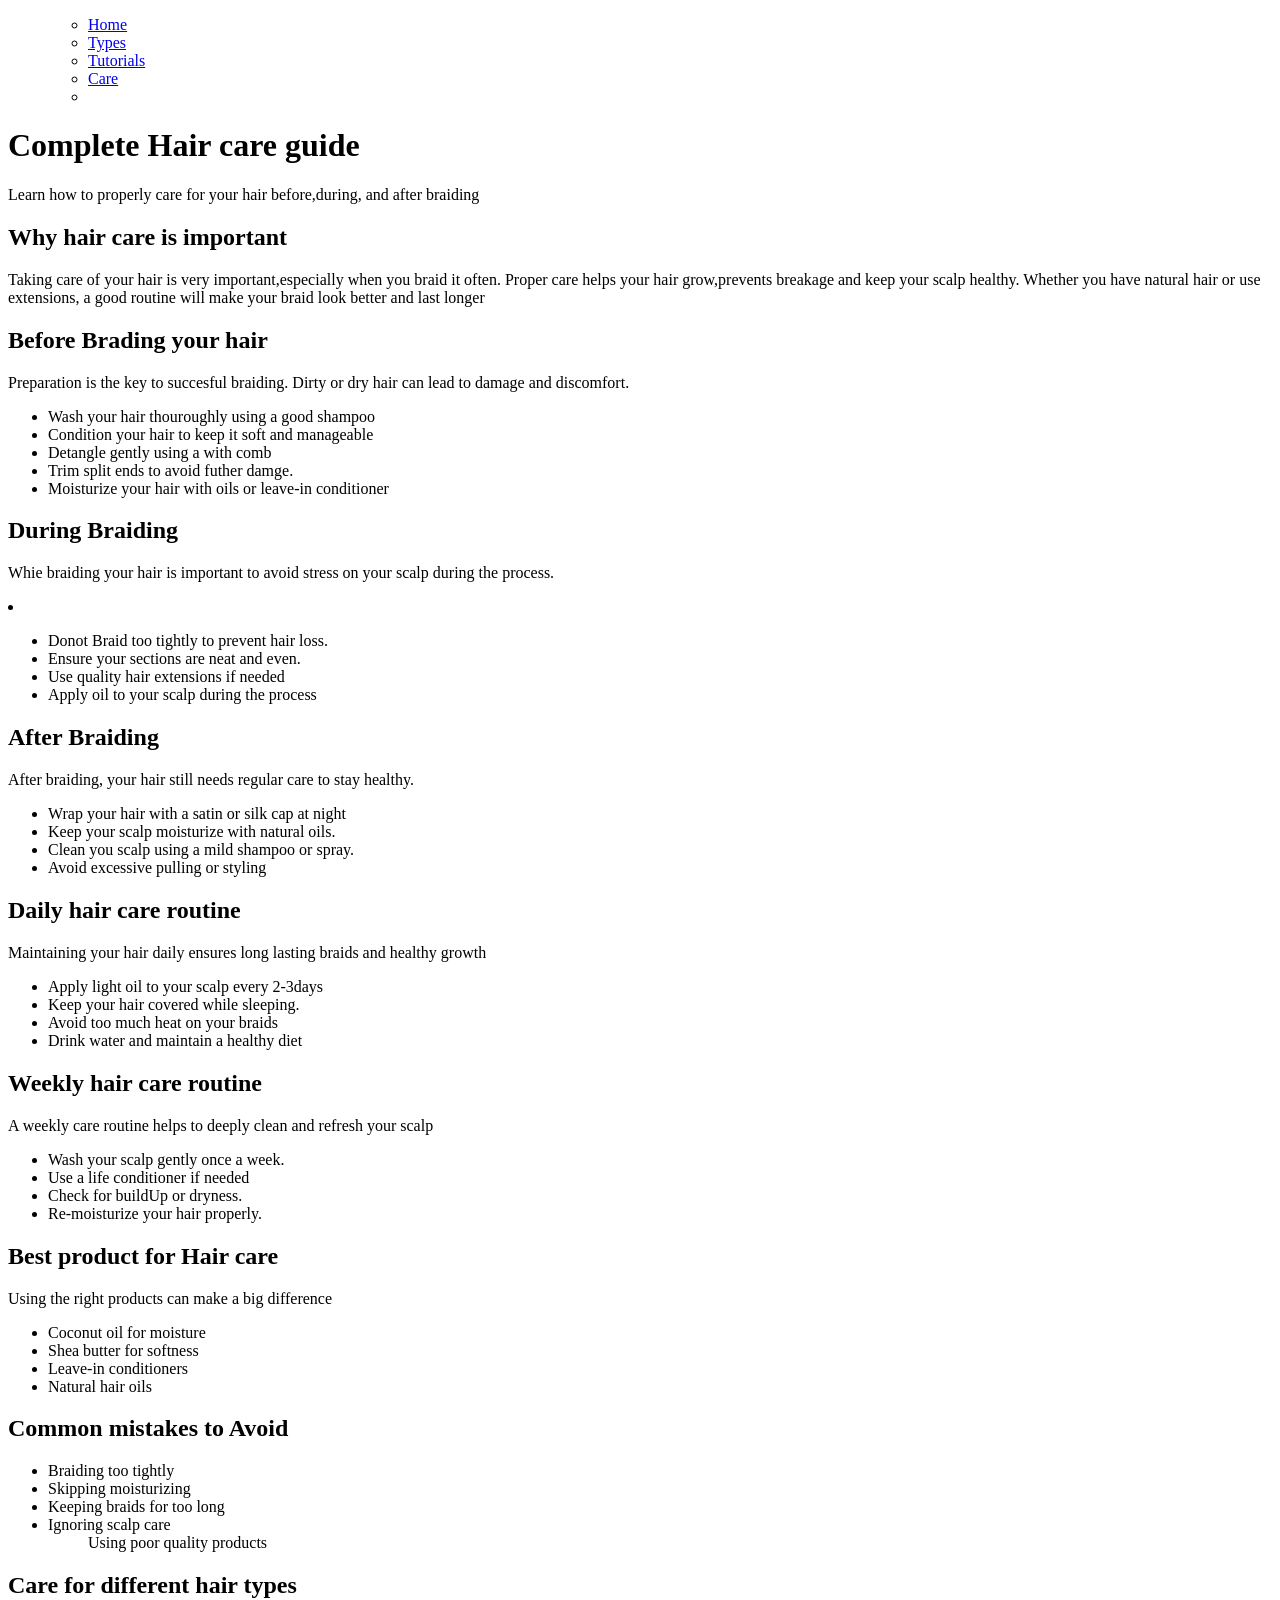
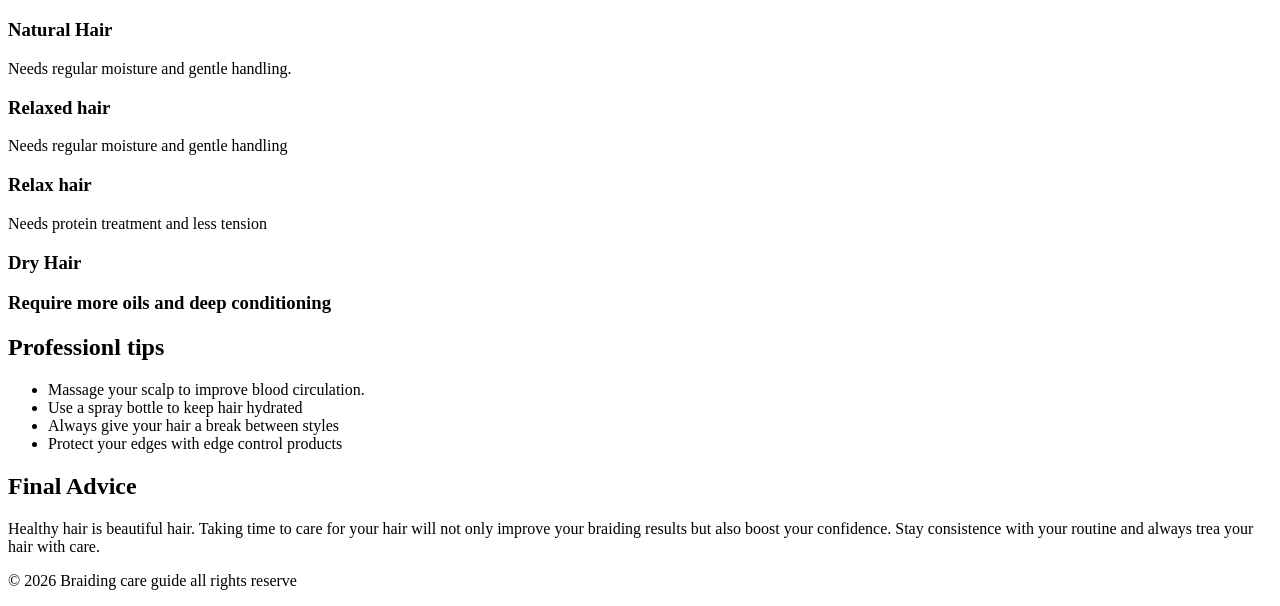
==== care.html @ abba6fc3 "Over all work so far." ====
<!DOCTYPE html>
<html lang="en">
    <head>
        <meta charset="UTF-8">
        <meta name="viewport" content="width-device-width, initial-scale=1.0">
        <title>Hair care Guide</title>
        <link rel="style sheet" href="style.css">
    </head>
    <body>
        <nav>
            <ul>
                <ul class="nav-menu">
                    <li><a href="index.html">Home</a></li>
                    <li><a href="type.html">Types</a></li>
                    <li><a href="=tutorials.html">Tutorials</a></li>
                    <li><a href="care.html">Care</a></li>
                    <li><a href="contact.html"></a></li>
                </ul>
            </ul>
        </nav>
        <header>
            <h1>Complete Hair care guide </h1>
            <p>Learn how to properly care for your hair before,during, and after braiding</p>
        </header>
        <main>
            <section>
                <h2>Why hair care is important</h2>
                <p>Taking care of your hair is very important,especially when you braid it often.
                    Proper care helps your hair grow,prevents breakage and keep your scalp healthy.
                    Whether you have natural hair or use extensions, a good routine will make your braid look better and last longer
                </p>
            </section>
            <section>
                <h2>Before Brading your hair</h2>
                <p>Preparation is the key to succesful braiding. Dirty or dry hair can lead to damage and discomfort.</p>
                <ul>
                    <li>Wash your hair thouroughly using a good shampoo</li>
                    <li>Condition your hair to keep it soft and manageable</li>
                    <li>Detangle gently using a with comb</li>
                    <li>Trim split ends to avoid futher damge.</li>
                    <li>Moisturize your hair with oils or leave-in conditioner</li>
                </ul>

            </section>
            <section>
                <h2>During Braiding</h2>
                <p>Whie braiding your hair is important to avoid stress on your scalp during  the process.</p>
                <li>
                    <ul>
                        <li>Donot Braid too tightly to prevent hair loss.</li>
                        <li>Ensure your sections are neat and even.</li>
                        <li>Use quality hair extensions if needed</li>
                        <li>Apply oil to your scalp during the process</li>
                    </ul>
                </li>
            </section>
            <section>
                <h2>After Braiding</h2>
                <p>After braiding, your hair still needs regular care to stay healthy.</p>
                <ul>
                    <li>Wrap your hair with a satin or silk cap at night</li>
                    <li>Keep your scalp moisturize with natural oils.</li>
                    <li>Clean you scalp using a mild shampoo or spray.</li>
                    <li>Avoid excessive pulling or styling</li>
                </ul>

            </section>
            <section>
                <h2>Daily hair care routine</h2>
                <p>Maintaining your hair daily ensures long lasting braids and healthy growth</p>
                <ul>
                    <li>Apply light oil to your scalp every 2-3days</li>
                    <li>Keep your hair covered while sleeping.</li>
                    <li>Avoid too much heat on your braids</li>
                    <li>Drink water and maintain a healthy diet</li>
                </ul>
            </section>
            <section>
                <h2>Weekly hair care routine</h2>
                <p>A weekly care routine helps to deeply clean and refresh your scalp</p>
                <ul>
                    <li>Wash your scalp gently once a week.</li>
                    <li>Use a life conditioner if needed</li>
                    <li>Check for buildUp or dryness.</li>
                    <li>Re-moisturize your hair properly.</li>
                </ul>
            </section>
            <section>
                <h2>Best product for Hair care</h2>
                <p>Using the right products can make a big difference</p>
                <ul>
                    <li>Coconut oil for moisture</li>
                    <li>Shea butter for softness</li>
                    <li>Leave-in conditioners</li>
                    <li>Natural hair oils</li>
                </ul>
            </section>
            <section>
                <h2>Common mistakes to Avoid</h2>
                <ul>
                    <li>Braiding too tightly</li>
                    <li>Skipping moisturizing</li>
                    <li>Keeping braids for too long</li>
                    <li>Ignoring scalp care</li>
                    <ul>Using poor quality products</ul>
                </ul>
            </section>
            <h2>Care for different hair types</h2>
            <h3>Natural Hair</h3>
            <p>Needs regular moisture and gentle handling.</p>
            <h3>Relaxed hair</h3>
            <p>Needs regular moisture and gentle handling</p>
            <h3>Relax hair</h3>
            <p>Needs protein treatment and less tension</p>
            <h3>Dry Hair
                <p>Require more oils and deep conditioning</p>
            </h3>
            <section class="tips">
                <h2>Professionl tips</h2>
                <ul>
                    <li>Massage your scalp to improve  blood circulation.</li>
                    <li>Use a spray bottle to keep hair hydrated </li>
                    <li>Always give your hair a break between styles</li>
                    <li>Protect your edges with edge control products</li>
                </ul>

            </section>
            <section>
                <h2>Final Advice </h2>
                <p>Healthy hair is beautiful hair. Taking time to care for your hair will
                    not only improve your braiding results but also boost your confidence. Stay consistence with your routine and always trea your hair with care.
                </p>

            </section>

        </main>
        <footer>
            <p>&copy; 2026 Braiding care guide all rights reserve</p>
        </footer>
    </body>

</html>
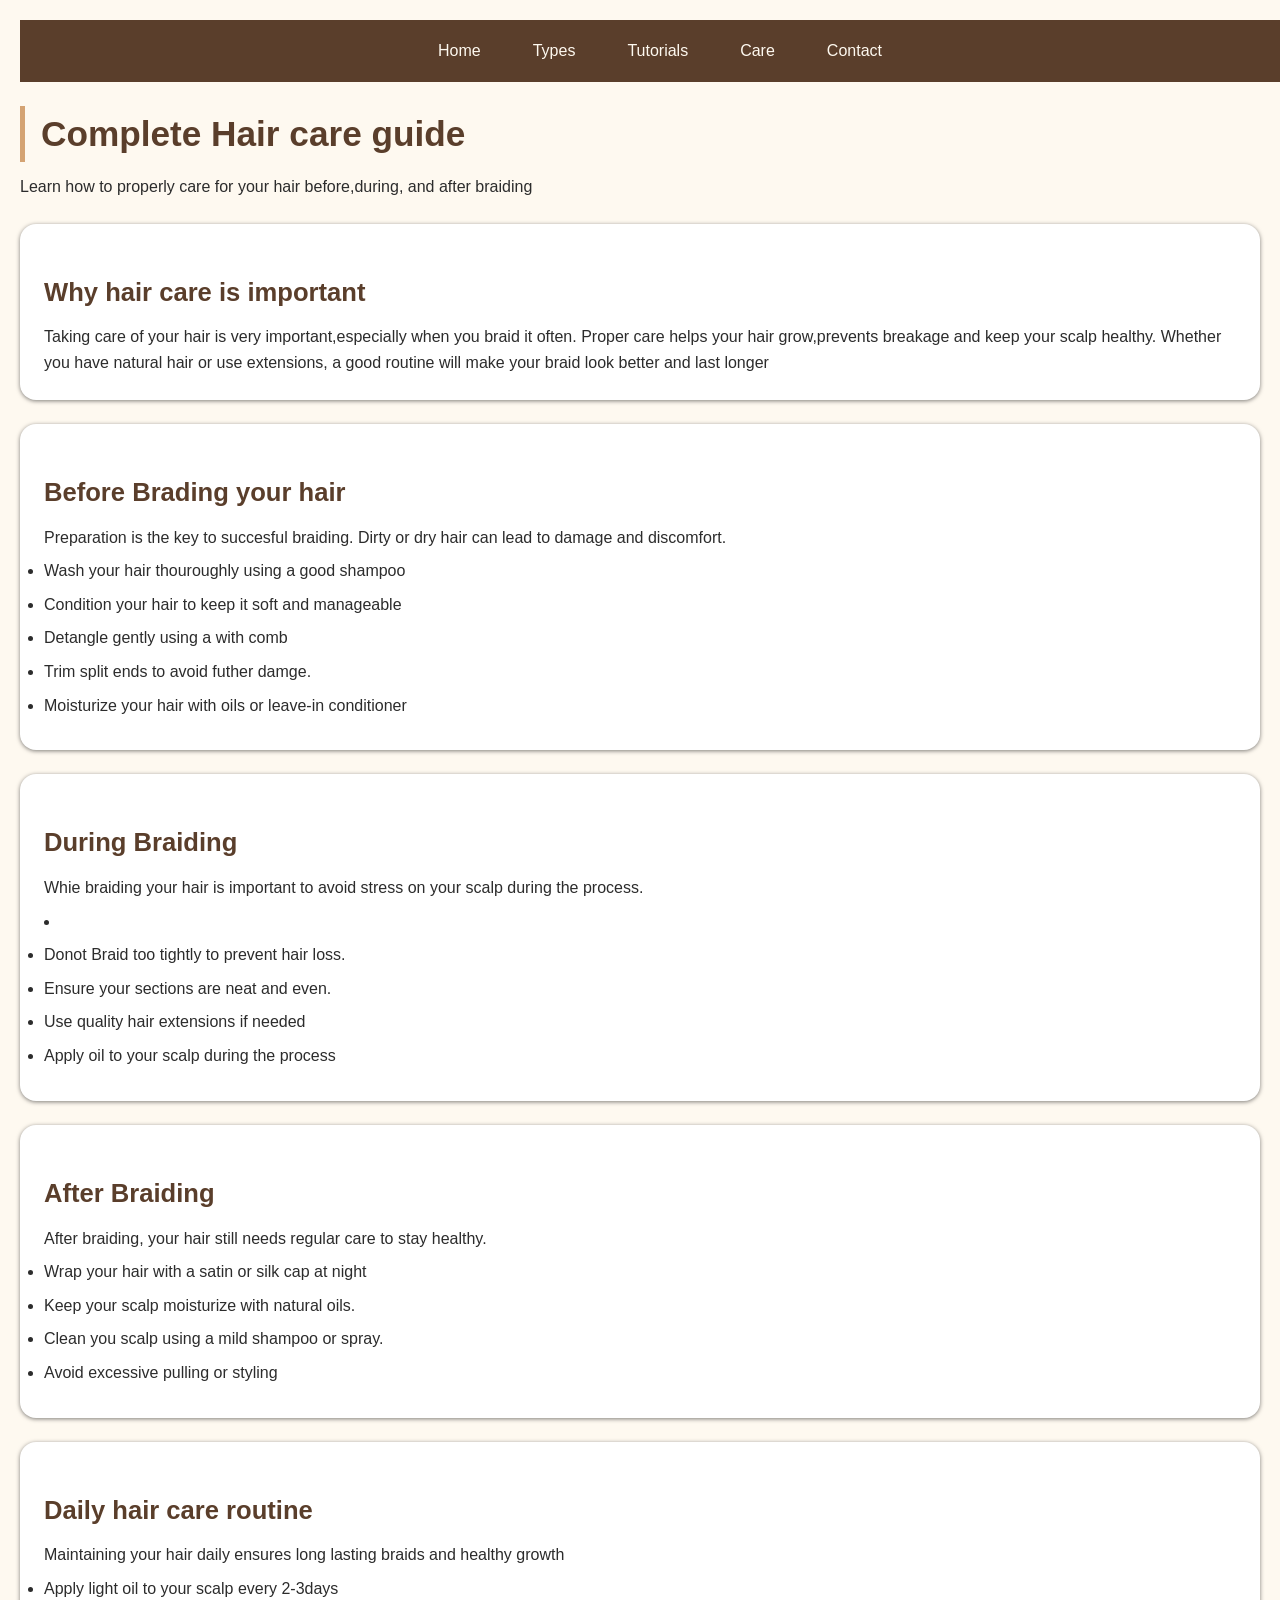
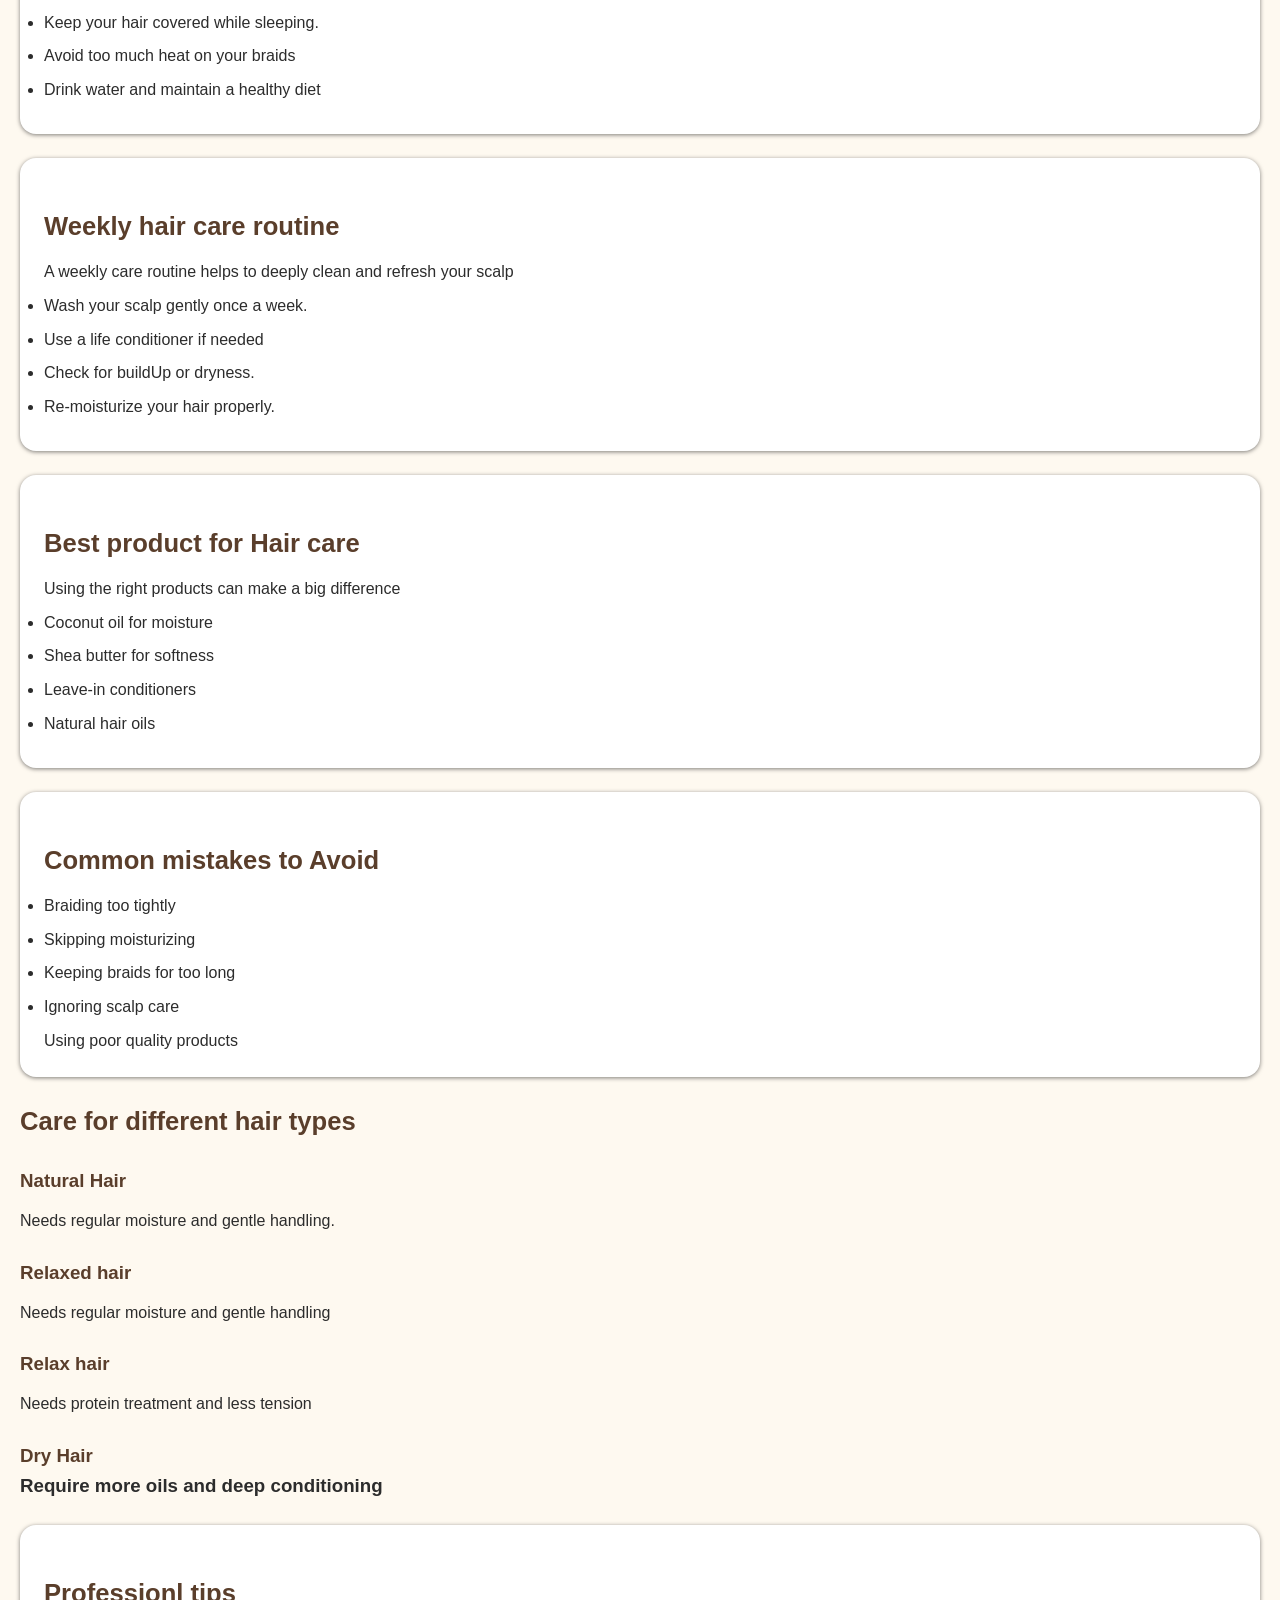
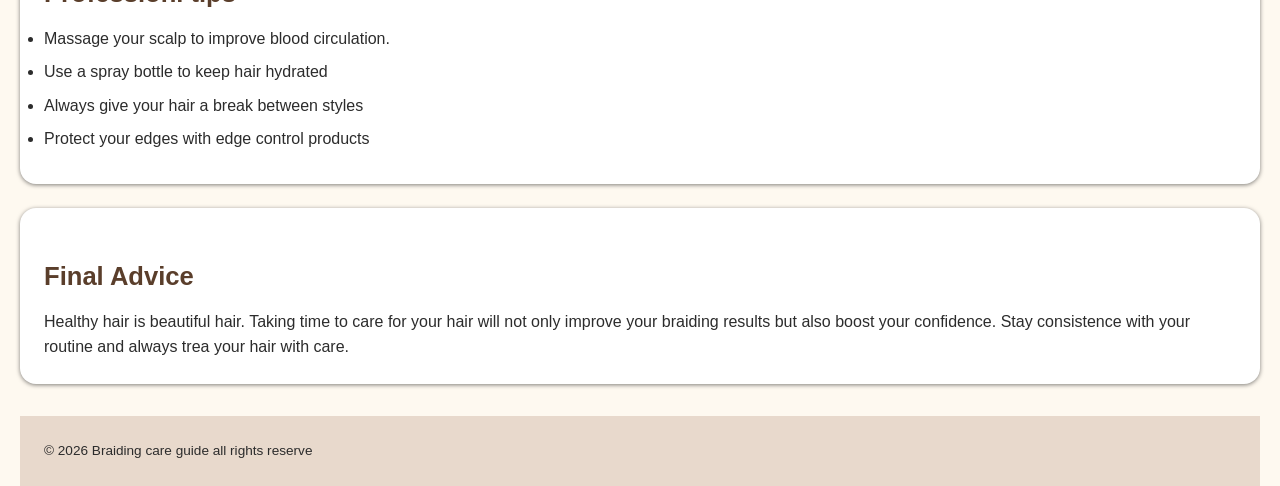
==== commit cc2dcf23: "Restyling of the css to make the page look good." ====
--- a/care.html
+++ b/care.html
@@ -4,7 +4,7 @@
         <meta charset="UTF-8">
         <meta name="viewport" content="width-device-width, initial-scale=1.0">
         <title>Hair care Guide</title>
-        <link rel="style sheet" href="style.css">
+        <link rel="stylesheet" href="style.css">
     </head>
     <body>
         <nav>
@@ -12,9 +12,9 @@
                 <ul class="nav-menu">
                     <li><a href="index.html">Home</a></li>
                     <li><a href="type.html">Types</a></li>
-                    <li><a href="=tutorials.html">Tutorials</a></li>
+                    <li><a href="tutorials.html">Tutorials</a></li>
                     <li><a href="care.html">Care</a></li>
-                    <li><a href="contact.html"></a></li>
+                    <li><a href="contact.html">Contact</a></li>
                 </ul>
             </ul>
         </nav>
--- a/style.css
+++ b/style.css
@@ -0,0 +1,163 @@
+:root{
+--cream:#fef9f0;
+--warm-beige:#f5e6d3;
+--clay:#e8D9CC;
+--brown:#5a3e2b;
+--sand:#d4a373;
+--camel:#e2c7a8;
+--dark-text:#2c2c2c;
+--soft-text:#6b4cc33a;
+--white:#ffffff;
+--light-tan:#fff5e8;
+}
+*{
+    margin: 0;
+    padding: 0;
+    box-sizing: border-box;
+
+}
+body{
+    font-family: 'Segue UI','Segoe UI', Tahoma, Geneva, Verdana, sans-serif;
+    line-height: 1.6;
+    color: var(--dark-text);
+    background-color: var(--cream) ;
+    padding: 0 20px;
+
+}
+h1, h2, h3{
+    color: var(--brown);
+    margin-top: 1.5rem;
+    margin-bottom: 0.75rem;
+    font-weight: 600;
+}
+h1{
+    font-size: 2.2rem;
+    border-left: 5px solid var(--sand);
+    padding-left: 1rem;
+}
+h2{
+    font-size: 1.6rem;
+    border-bottom: 0.3rem;
+}
+p{
+    margin: bottom 1rem; 
+    color:var(--dark-text);
+}
+nav{
+    background-color: var(--brown);
+    border: radius 12px ;
+    margin: 20px 0;
+    padding: 10px 0;
+    z-index: 1;
+    position: sticky;
+    width: 100vw;
+}
+.nav menu, nav ul{
+    list-style: none;
+    display: flex;
+    justify-content:center;
+    flex-wrap: wrap;
+    gap: 20px;
+}
+nav ul li a{
+    color: var(--cream);
+    text-decoration: none;
+    font-weight: 500;
+    padding:8px 16px;
+    border-radius: 25px;
+    transition: all 0.3 ease;
+}
+nav ul li a:hover{
+    background:linear-gradient(135deg,var(--warm-beige),var(--cream));
+    padding: 1rem;
+    border-radius: 20px;
+    text-align: center;
+    margin: 20px 0;
+    color: var(--brown);
+    box-shadow: 0 2px 8px rgba(0,0,0,0.5);
+}
+.top{
+    border-radius: 12px;
+    border: 1px solid var(--cream);
+    background-color: aliceblue;
+}
+
+.top p{
+    font-size: 1.1rem;
+    color:var(--soft-text);
+}
+section{
+    background: var(--white);
+    padding: 1.5rem;
+    margin: 1.5em 0;
+    border-radius: 16px;
+    box-shadow: 0 1px 4px rgba(0,0,0,0.5);
+    transition: all 0.2s ease;
+
+}
+section:hover{
+    transform: translateY(-3px);
+
+}
+ul ol {
+    margin: 0.8rem 0 0.08rem 1.8rem;
+}
+li{
+    margin: 0.5rem 0;
+    color:var(--dark-text);
+
+}
+form{
+    background: var(--warm-beige);
+    padding: 1.5rem;
+    border-radius: 16px;
+    margin-top: 0.5rem;
+}
+label{
+    font-weight: 500;
+    color: var(--brown);
+    margin-top: 0.5rem;
+    display: inline-block;
+}
+input, select, textarea{
+    width: 100%;
+    margin: 5px 0 15px 0;
+    border: 1px solid var(--camel);
+    border-radius: 12px;
+    font-family: inherit;
+    font-size: 1rem;
+    font-size: 1rem;
+    background-color: var(--white);
+}
+input:focus, select:focus, textarea:focus{
+    outline: none;
+    border-color: var(--sand);
+    box-sizing: 0 0 0  3px rgba(212,163,115,0.2);
+}
+button{
+    background-color:var(--brown) ;
+    color: var(--white);
+    border:none;
+    padding: 10px 24px;
+    font-size: 1rem;
+    border-radius: 30px;
+    cursor: pointer;
+    transition: all 0.3s ease;
+
+}
+button:hover{
+    background-color: var(--sand);
+    color:var(--brown)
+
+}
+footer{
+    text-align: center;
+    padding:1.5rem;
+    margin-top: 2rem;
+    background-color: var(--clay);
+    border: raduis 16px;
+    font-size: 0.85rem;
+    color: var(--brown);
+display: flex;
+justify-content: baseline;
+}
